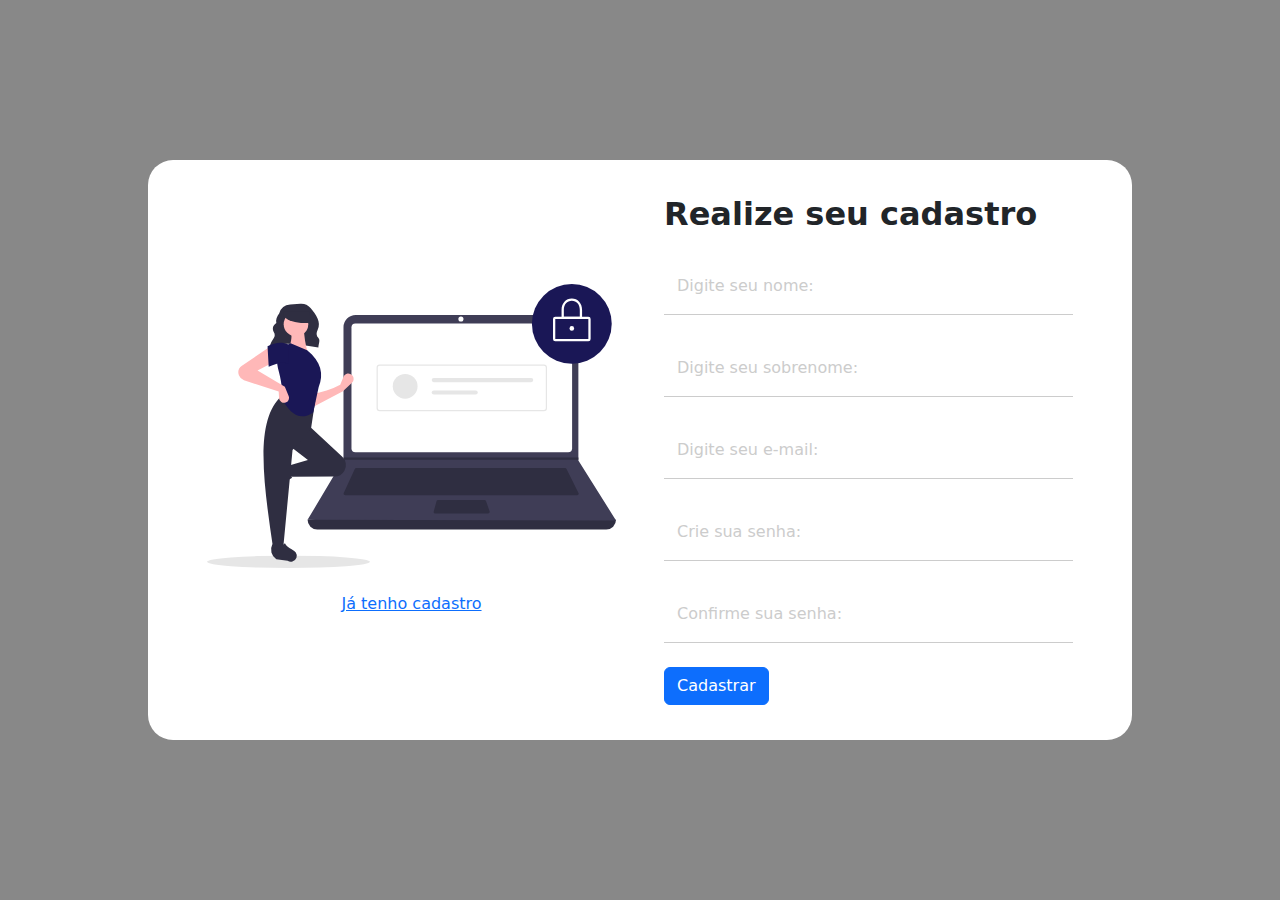
==== cadastro/cadastro.html @ 6492ae43 "tela de cadastro finalizada." ====
<!DOCTYPE html>
<html lang="pt-br">
<head>
    <meta charset="UTF-8">
    <meta name="viewport" content="width=device-width, initial-scale=1.0">
    <link href="https://cdn.jsdelivr.net/npm/bootstrap@5.3.3/dist/css/bootstrap.min.css" rel="stylesheet" integrity="sha384-QWTKZyjpPEjISv5WaRU9OFeRpok6YctnYmDr5pNlyT2bRjXh0JMhjY6hW+ALEwIH" crossorigin="anonymous">
    <link rel="stylesheet" href="https://cdn.jsdelivr.net/npm/bootstrap-icons@1.11.3/font/bootstrap-icons.min.css">
    <link rel="stylesheet" href="../css/style.css">
    <title>Cadastro</title>
</head>
<body>
    <div class="container col-11 col-md-9">
        <div class="row align-items-center gx-5" id="form-container">
            <div class="col-md-6 order-md-2">
                <h2 class="mb-4">Realize seu cadastro</h2>
                <form action="">
                    <div class="form-floating mb-4">
                        <input type="nome" id="nome" class="form-control" name="nome" placeholder="Digite seu nome">
                        <label for="nome" class="form-label">Digite seu nome:</label>
                    </div>
                    <div class="form-floating mb-4">
                        <input type="nome" id="Sobrenome" class="form-control" name="Sobrenome" placeholder="Digite seu sobrenome">
                        <label for="Sobrenome" class="form-label">Digite seu sobrenome:</label>
                    </div>
                    <div class="form-floating mb-4">
                        <input type="email" id="email" class="form-control" name="email" placeholder="Digite seu e-mail">
                        <label for="email" class="form-label">Digite seu e-mail:</label>
                    </div>
                    <div class="form-floating mb-4">
                        <input type="password" id="password" name="password" class="form-control" placeholder="Crie sua senha">
                        <label for="password" class="form-label">Crie sua senha:</label>
                    </div>
                    <div class="form-floating mb-4">
                        <input type="password" id="ConfirmePassword" name="ConfirmePassword" class="form-control" placeholder="Confirme sua senha">
                        <label for="ConfirmePassword" class="form-label">Confirme sua senha:</label>
                    </div>
                    <button type="submit" class="btn btn-primary">Cadastrar</button>
                </form>
            </div>
            <div class="col-md-6 order-md-1">
                <img class="img-fluid mb-4" src="../img/undraw_secure_login_pdn4.svg" alt="">
                <div class="text-center">
                    <a href="../index.html">Já tenho cadastro</a>
                </div>
            </div>
        </div>
    </div>
</body>
</html>
---- css/style.css ----
body{
    background-color: #888;
    height: 100vh;
    display: flex;
    align-items: center;
}

.row{
    background-color: #fff;
    border-radius: 25px;
}

#form-container{
    padding: 35px;
}
#form-container h2{
    font-weight: 900;
}

#form-container .form-control{
    border: none;
    border-bottom: 1px solid #ccc;
    border-radius: 0;
}
#form-container .form-control:focus{
    box-shadow: none;
}
#form-container .form-floating label{
    color: #ccc;
}
#form-container .form-floating > .form-control:focus~label{
    color: #000;
}


@media(max-width: 768px){
    button{
        width: 100%;
        margin-bottom: 45px;
    }
}
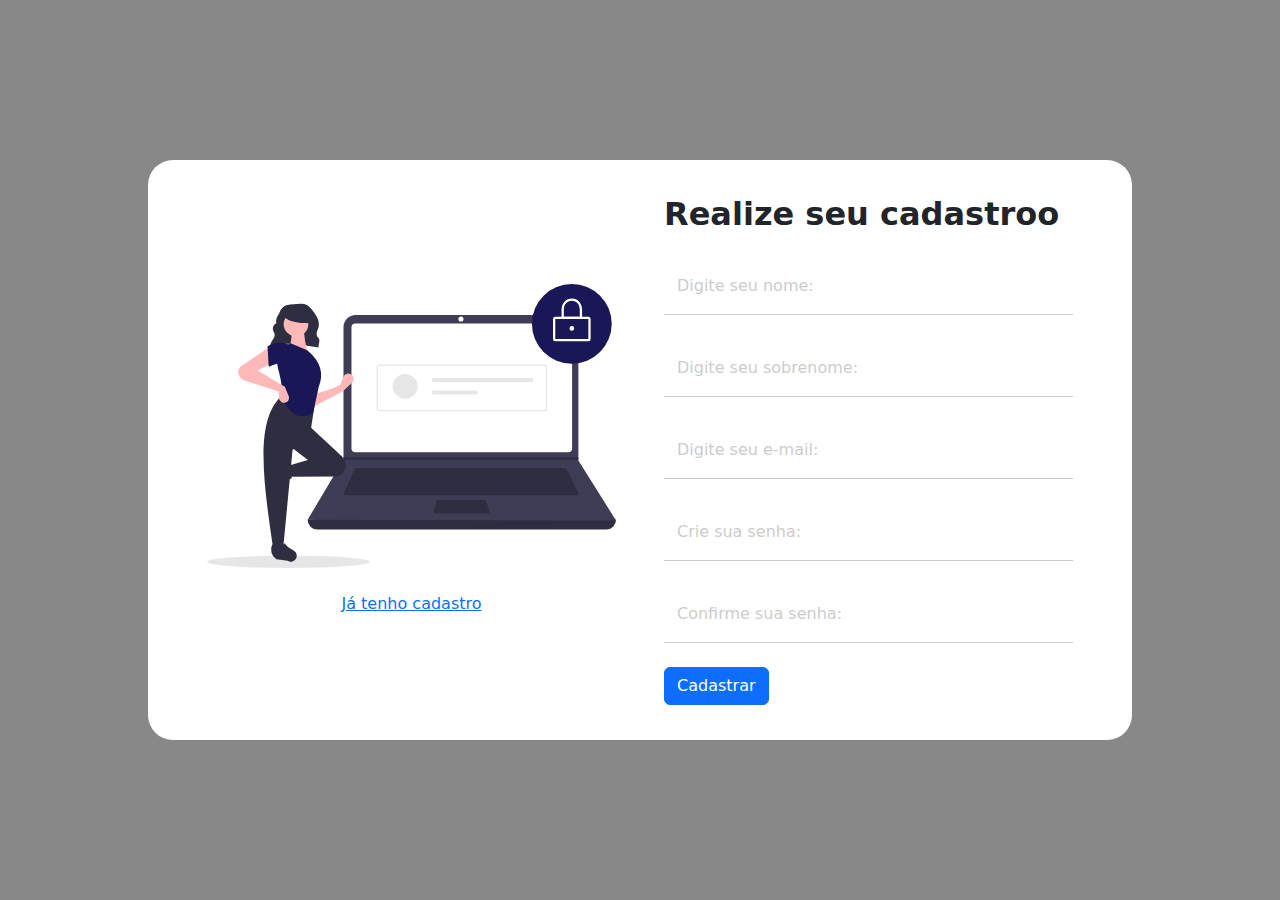
==== commit 19e920be: "commit" ====
--- a/cadastro/cadastro.html
+++ b/cadastro/cadastro.html
@@ -12,7 +12,7 @@
     <div class="container col-11 col-md-9">
         <div class="row align-items-center gx-5" id="form-container">
             <div class="col-md-6 order-md-2">
-                <h2 class="mb-4">Realize seu cadastro</h2>
+                <h2 class="mb-4">Realize seu cadastroo</h2>
                 <form action="">
                     <div class="form-floating mb-4">
                         <input type="nome" id="nome" class="form-control" name="nome" placeholder="Digite seu nome">
